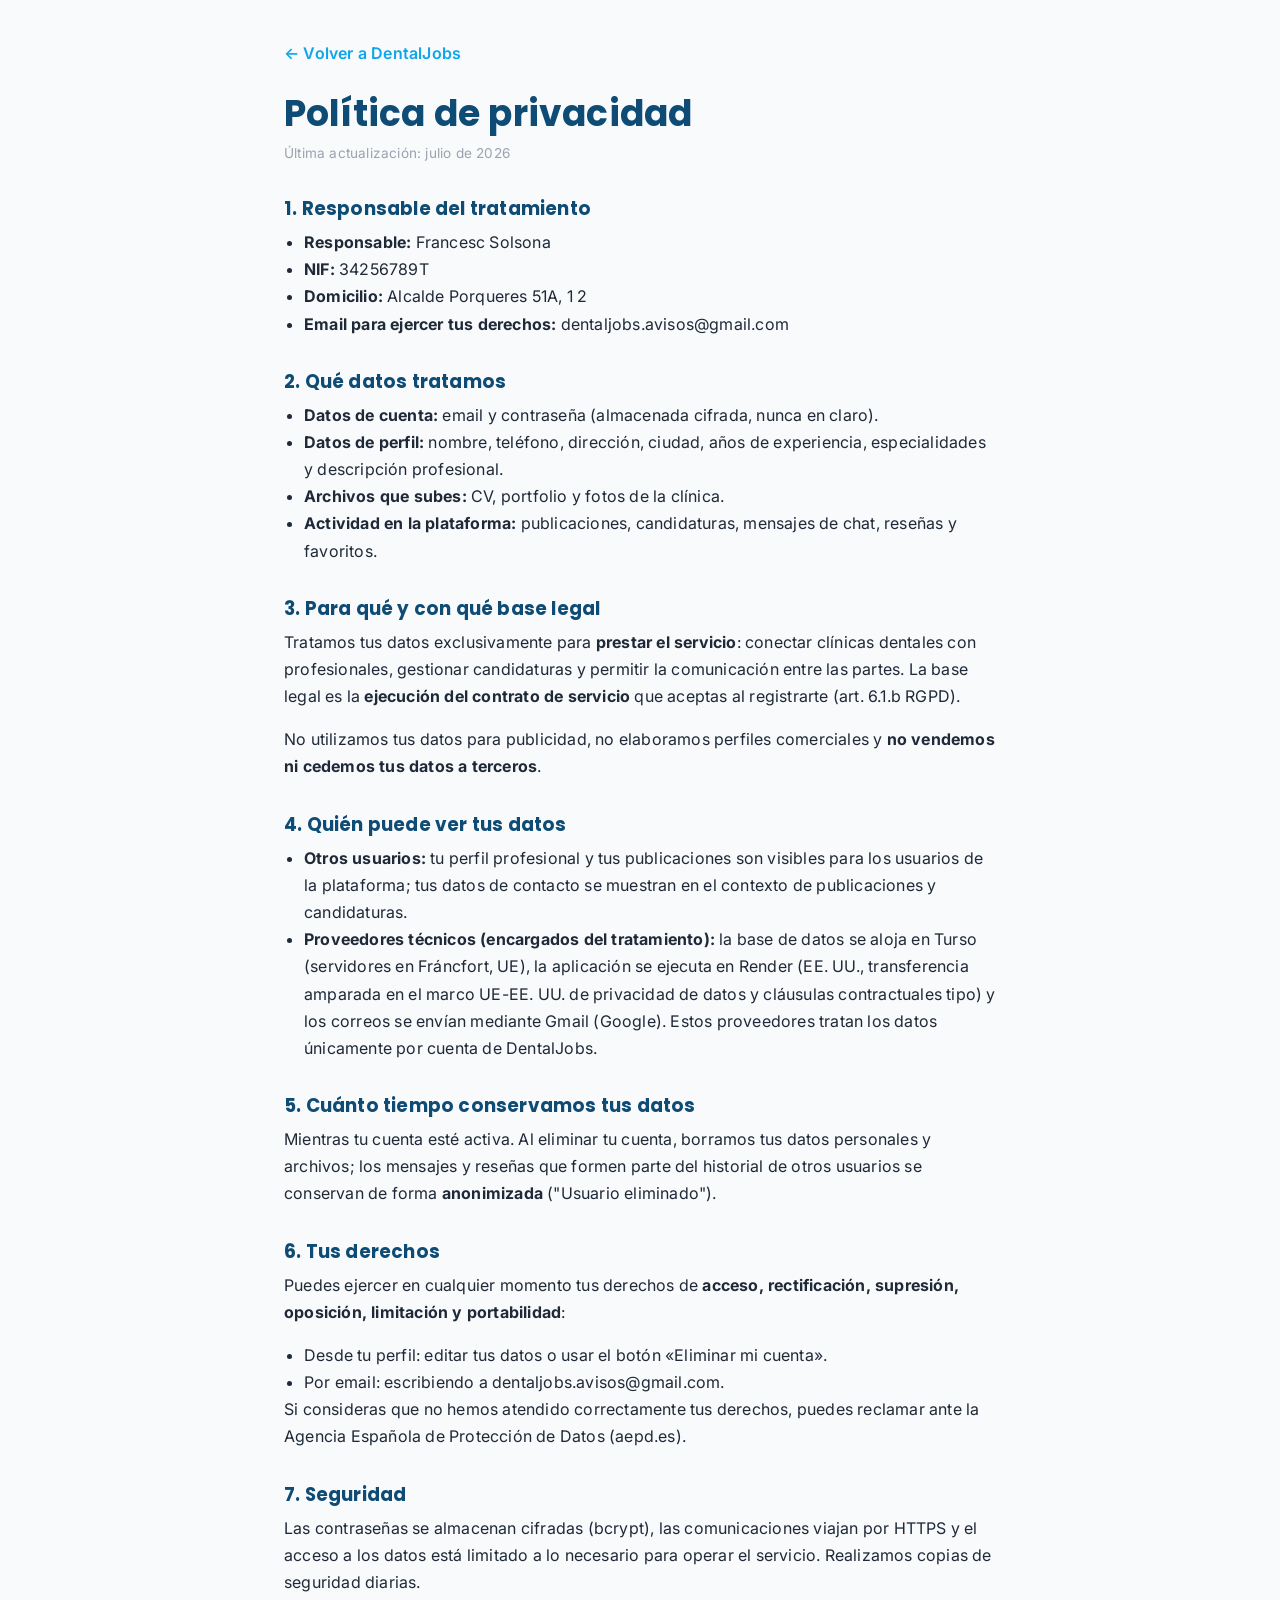
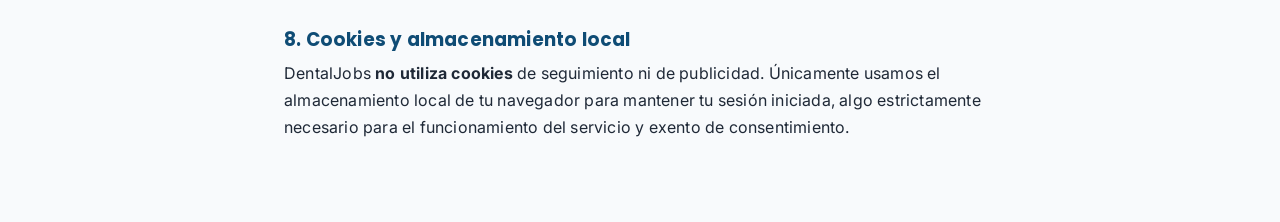
==== privacidad.html @ 727bc818 "Sincronizar frontend desde el repo principal (4c16191)" ====
<!DOCTYPE html>
<html lang="es">
<head>
    <meta charset="UTF-8">
    <meta name="viewport" content="width=device-width, initial-scale=1.0">
    <title>Política de privacidad — DentalJobs</title>
    <link rel="stylesheet" href="style.css">
</head>
<body>
    <div class="pagina-legal">
        <a href="index.html" class="legal-volver">← Volver a DentalJobs</a>
        <h1>Política de privacidad</h1>
        <p class="legal-actualizado">Última actualización: julio de 2026</p>

        <h2>1. Responsable del tratamiento</h2>
        <ul>
            <li><strong>Responsable:</strong> Francesc Solsona</li>
            <li><strong>NIF:</strong> 34256789T</li>
            <li><strong>Domicilio:</strong> Alcalde Porqueres 51A, 1 2</li>
            <li><strong>Email para ejercer tus derechos:</strong> dentaljobs.avisos@gmail.com</li>
        </ul>

        <h2>2. Qué datos tratamos</h2>
        <ul>
            <li><strong>Datos de cuenta:</strong> email y contraseña (almacenada cifrada, nunca en claro).</li>
            <li><strong>Datos de perfil:</strong> nombre, teléfono, dirección, ciudad, años de experiencia, especialidades y descripción profesional.</li>
            <li><strong>Archivos que subes:</strong> CV, portfolio y fotos de la clínica.</li>
            <li><strong>Actividad en la plataforma:</strong> publicaciones, candidaturas, mensajes de chat, reseñas y favoritos.</li>
        </ul>

        <h2>3. Para qué y con qué base legal</h2>
        <p>Tratamos tus datos exclusivamente para <strong>prestar el servicio</strong>: conectar clínicas dentales con profesionales, gestionar candidaturas y permitir la comunicación entre las partes. La base legal es la <strong>ejecución del contrato de servicio</strong> que aceptas al registrarte (art. 6.1.b RGPD).</p>
        <p>No utilizamos tus datos para publicidad, no elaboramos perfiles comerciales y <strong>no vendemos ni cedemos tus datos a terceros</strong>.</p>

        <h2>4. Quién puede ver tus datos</h2>
        <ul>
            <li><strong>Otros usuarios:</strong> tu perfil profesional y tus publicaciones son visibles para los usuarios de la plataforma; tus datos de contacto se muestran en el contexto de publicaciones y candidaturas.</li>
            <li><strong>Proveedores técnicos (encargados del tratamiento):</strong> la base de datos se aloja en Turso (servidores en Fráncfort, UE), la aplicación se ejecuta en Render (EE. UU., transferencia amparada en el marco UE-EE. UU. de privacidad de datos y cláusulas contractuales tipo) y los correos se envían mediante Gmail (Google). Estos proveedores tratan los datos únicamente por cuenta de DentalJobs.</li>
        </ul>

        <h2>5. Cuánto tiempo conservamos tus datos</h2>
        <p>Mientras tu cuenta esté activa. Al eliminar tu cuenta, borramos tus datos personales y archivos; los mensajes y reseñas que formen parte del historial de otros usuarios se conservan de forma <strong>anonimizada</strong> ("Usuario eliminado").</p>

        <h2>6. Tus derechos</h2>
        <p>Puedes ejercer en cualquier momento tus derechos de <strong>acceso, rectificación, supresión, oposición, limitación y portabilidad</strong>:</p>
        <ul>
            <li>Desde tu perfil: editar tus datos o usar el botón «Eliminar mi cuenta».</li>
            <li>Por email: escribiendo a dentaljobs.avisos@gmail.com.</li>
        </ul>
        <p>Si consideras que no hemos atendido correctamente tus derechos, puedes reclamar ante la Agencia Española de Protección de Datos (aepd.es).</p>

        <h2>7. Seguridad</h2>
        <p>Las contraseñas se almacenan cifradas (bcrypt), las comunicaciones viajan por HTTPS y el acceso a los datos está limitado a lo necesario para operar el servicio. Realizamos copias de seguridad diarias.</p>

        <h2>8. Cookies y almacenamiento local</h2>
        <p>DentalJobs <strong>no utiliza cookies</strong> de seguimiento ni de publicidad. Únicamente usamos el almacenamiento local de tu navegador para mantener tu sesión iniciada, algo estrictamente necesario para el funcionamiento del servicio y exento de consentimiento.</p>
    </div>
</body>
</html>
---- style.css ----
@import url('https://fonts.googleapis.com/css2?family=Inter:wght@300;400;500;600;700&family=Poppins:wght@600;700;800&display=swap');

:root {
  /* Tipografía */
  --font-body: 'Inter', sans-serif;
  --font-heading: 'Poppins', sans-serif;
  --font-size-xs: 0.75rem;
  --font-size-sm: 0.875rem;
  --font-size-base: 1rem;
  --font-size-lg: 1.125rem;
  --font-size-xl: 1.25rem;
  --font-size-2xl: 1.5rem;
  --font-size-3xl: 1.875rem;
  --font-size-4xl: 2.25rem;
  --font-weight-light: 300;
  --font-weight-normal: 400;
  --font-weight-medium: 500;
  --font-weight-semibold: 600;
  --font-weight-bold: 700;
  --line-height-tight: 1.3;
  --line-height-normal: 1.6;
  --line-height-relaxed: 1.8;

  /* Colores Primarios - Azul Profesional Moderno */
  --primary: #2563eb;
  --primary-lt: #3b82f6;
  --primary-dark: #1e40af;

  /* Colores Secundarios */
  --secondary: #0891b2;
  --accent: #f59e0b;

  /* Colores de Estado */
  --success: #10b981;
  --warning: #f59e0b;
  --danger: #ef4444;

  /* Colores Neutros */
  --dark: #0f172a;
  --light: #f8fafc;
  --white: #ffffff;
  --gray-50: #f9fafb;
  --gray-100: #f3f4f6;
  --gray-200: #e5e7eb;
  --gray-300: #d1d5db;
  --gray-400: #9ca3af;
  --gray-500: #6b7280;
  --gray-600: #4b5563;
  --gray-700: #374151;
  --gray-800: #1f2937;
  --gray-900: #111827;

  /* Colores por Especialidad - Actualizados */
  --color-cirgia: #ef4444;
  --color-implantologia: #2563eb;
  --color-endodoncia: #a855f7;
  --color-periodoncia: #10b981;
  --color-ortodoncia: #f59e0b;
  --color-estetica: #ec4899;
  --color-odontopediatria: #06b6d4;
  --color-generalista: #6b7280;
}

* {
  margin: 0;
  padding: 0;
  box-sizing: border-box;
}

html {
  scroll-behavior: smooth;
}

body {
  font-family: var(--font-body);
  background: var(--light);
  color: var(--gray-800);
  line-height: var(--line-height-normal);
  font-size: var(--font-size-base);
  letter-spacing: 0.2px;
  font-weight: var(--font-weight-normal);
}

/* Headings */
h1, h2, h3, h4, h5, h6 {
  font-family: var(--font-heading);
  font-weight: var(--font-weight-bold);
  line-height: var(--line-height-tight);
  color: var(--dark);
}

h1 {
  font-size: var(--font-size-4xl);
}

h2 {
  font-size: var(--font-size-3xl);
}

h3 {
  font-size: var(--font-size-2xl);
}

h4 {
  font-size: var(--font-size-xl);
}

h5 {
  font-size: var(--font-size-lg);
}

h6 {
  font-size: var(--font-size-base);
}

p {
  margin-bottom: 1rem;
}

a {
  color: var(--primary);
  text-decoration: none;
  transition: color 0.2s ease;
}

a:hover {
  color: var(--primary-dark);
}

/* ============ HEADER ============ */

header {
  background: var(--white);
  border-bottom: 1px solid var(--gray-200);
  padding: 1rem 2rem;
  position: sticky;
  top: 0;
  z-index: 100;
  backdrop-filter: blur(10px);
  box-shadow: 0 2px 8px rgba(0,0,0,0.06);
}

nav {
  max-width: 100%;
  margin: 0 auto;
  display: flex;
  justify-content: space-between;
  align-items: center;
  gap: 2rem;
  padding: 0 2rem;
}

.logo {
  font-size: 1.6rem;
  font-weight: 800;
  color: var(--primary);
  display: flex;
  align-items: center;
  gap: 0.6rem;
  letter-spacing: -0.5px;
  white-space: nowrap;
}

.nav-buttons {
  display: flex;
  gap: 1rem;
  align-items: center;
  margin-left: auto;
}

.nav-buttons-landing {
  display: flex;
  gap: 1rem;
  align-items: center;
  margin-left: auto;
}

.nav-buttons-landing button {
  padding: 0.65rem 1.3rem;
  font-size: 0.95rem;
  font-weight: 600;
  display: flex;
  align-items: center;
  gap: 0.5rem;
}

/* ============ BUTTONS ============ */

button {
  font-family: 'Poppins', sans-serif;
  padding: 0.65rem 1.3rem;
  border: none;
  border-radius: 8px;
  cursor: pointer;
  font-size: 0.95rem;
  transition: all 0.3s ease;
  font-weight: 600;
  letter-spacing: 0.3px;
}

.btn-primary {
  background: linear-gradient(135deg, var(--primary), var(--primary-lt));
  color: var(--white);
  box-shadow: 0 4px 15px rgba(37, 99, 235, 0.2);
}

.btn-primary:hover {
  transform: translateY(-3px);
  box-shadow: 0 8px 20px rgba(37, 99, 235, 0.4);
  background: linear-gradient(135deg, var(--primary-dark), var(--primary));
}

.btn-secondary {
  background: linear-gradient(135deg, var(--secondary), #0369a1);
  color: var(--white);
  box-shadow: 0 4px 15px rgba(8, 145, 178, 0.2);
}

.btn-secondary:hover {
  transform: translateY(-3px);
  box-shadow: 0 8px 20px rgba(8, 145, 178, 0.4);
}

.btn-outline {
  background: transparent;
  color: var(--primary);
  border: 2px solid var(--primary);
}

.btn-outline:hover {
  background: rgba(15, 76, 117, 0.05);
}

.btn-success {
  background: #10b981;
  color: white;
  border: none;
  padding: 0.75rem 1.5rem;
  border-radius: 6px;
  cursor: default;
  font-weight: 600;
  font-size: 0.9rem;
}

.btn-danger {
  background: #ef4444;
  color: white;
  border: none;
  padding: 0.75rem 1.5rem;
  border-radius: 6px;
  cursor: pointer;
  font-weight: 600;
  font-size: 0.9rem;
}

.btn-danger:hover {
  background: #dc2626;
  transform: translateY(-2px);
}

.btn-small {
  padding: 0.5rem 1rem;
  font-size: 0.9rem;
}

.btn-text {
  background: none;
  color: var(--primary);
  padding: 0.5rem;
  text-decoration: none;
}

.btn-text:hover {
  color: var(--primary-lt);
  text-decoration: underline;
}

/* ============ HERO ============ */

.hero {
  background: linear-gradient(135deg, var(--primary-dark) 0%, var(--primary) 50%, var(--primary-lt) 100%);
  background-attachment: fixed;
  color: var(--white);
  padding: 5rem 2rem;
  text-align: center;
  position: relative;
  overflow: hidden;
}

#heroLanding {
  background: linear-gradient(rgba(0, 0, 0, 0.4), rgba(0, 0, 0, 0.5)), url('clinica.png') center/cover no-repeat fixed !important;
  background-color: #000;
  min-height: 100vh;
}

.hero::before {
  content: '';
  position: absolute;
  top: 0;
  left: 0;
  right: 0;
  bottom: 0;
  background: radial-gradient(circle at 20% 50%, rgba(212, 165, 116, 0.1) 0%, transparent 50%),
              radial-gradient(circle at 80% 80%, rgba(46, 196, 182, 0.1) 0%, transparent 50%);
  pointer-events: none;
}

.hero > * {
  position: relative;
  z-index: 2;
}

.hero h1 {
  font-size: 3.5rem;
  font-weight: 800;
  margin-bottom: 0.8rem;
  letter-spacing: -1px;
  text-shadow: 0 2px 10px rgba(0,0,0,0.2);
  line-height: 1.1;
}

.hero p {
  font-size: 1.25rem;
  margin-bottom: 2rem;
  opacity: 0.95;
  max-width: 700px;
  margin-left: auto;
  margin-right: auto;
  font-weight: 500;
}

.hero-buttons {
  display: flex;
  gap: 1.5rem;
  justify-content: center;
  flex-wrap: wrap;
  margin-bottom: 1rem;
}

.hero-buttons button {
  display: flex;
  flex-direction: column;
  align-items: center;
  gap: 0.8rem;
  padding: 1.5rem 2rem;
  min-width: 200px;
}

.hero-buttons button span:first-child {
  font-size: 2.5rem;
  line-height: 1;
}

.hero-buttons button span:last-child {
  font-size: 1.1rem;
  font-weight: 700;
}

/* ============ STATS ============ */

.stats {
  background: var(--white);
  padding: 3rem 2rem;
  max-width: 1400px;
  margin: -2rem auto 0;
  border-radius: 12px;
  box-shadow: 0 4px 20px rgba(0,0,0,0.06);
  position: relative;
  z-index: 10;
}

.stats-grid {
  display: grid;
  grid-template-columns: repeat(2, 1fr);
  gap: 2rem;
  text-align: center;
}

.stat-item h3 {
  font-size: 2.8rem;
  font-weight: 800;
  color: var(--primary);
  margin-bottom: 0.5rem;
}

.stat-item p {
  color: var(--gray-600);
  font-weight: 600;
  font-size: 1rem;
}

.stat-item span {
  font-size: 2.5rem;
  margin-right: 0.8rem;
}

.stat-clickable {
  cursor: pointer;
  position: relative;
  transition: transform 0.2s ease;
}

.stat-clickable:hover {
  transform: scale(1.05);
}

.stat-tooltip {
  display: none;
  position: absolute;
  bottom: -40px;
  left: 50%;
  transform: translateX(-50%);
  background: var(--primary);
  color: white;
  padding: 0.5rem 1rem;
  border-radius: 6px;
  white-space: nowrap;
  font-size: 0.85rem;
  z-index: 10;
}

.stat-clickable:hover .stat-tooltip {
  display: block;
}

.candidatos-list {
  display: flex;
  flex-direction: column;
  gap: 1rem;
  margin-top: 1rem;
}

.candidato-item {
  border: 1px solid var(--gray-200);
  border-radius: 8px;
  padding: 1rem;
  background: var(--gray-100);
  text-align: left;
}

.candidato-item strong {
  display: block;
  color: var(--primary);
  font-weight: 700;
  margin-bottom: 0.5rem;
}

.candidato-item p {
  margin: 0;
  color: var(--gray-600);
  font-size: 0.9rem;
}

.candidato-clickable {
  cursor: pointer;
  transition: all 0.2s ease;
}

.candidato-clickable:hover {
  background: var(--primary-light);
  border-color: var(--primary);
  transform: translateX(5px);
  box-shadow: 0 2px 8px rgba(15, 76, 117, 0.15);
}

.perfil-dentista {
  padding: 1rem 0;
}

.perfil-dentista h3 {
  color: var(--primary);
  font-size: 1.4rem;
  margin-bottom: 1.5rem;
}

.info-section {
  margin-bottom: 1.5rem;
  padding-bottom: 1.5rem;
  border-bottom: 1px solid var(--gray-200);
}

.info-section h4 {
  color: var(--primary);
  font-size: 1rem;
  margin-bottom: 0.8rem;
  font-weight: 600;
}

.info-section p {
  margin: 0.5rem 0;
  color: var(--gray-700);
  line-height: 1.5;
}

.info-section a {
  color: var(--primary);
  text-decoration: none;
}

.info-section a:hover {
  text-decoration: underline;
}

.desglose-list {
  display: flex;
  flex-direction: column;
  gap: 0.8rem;
  margin-top: 1.5rem;
}

.desglose-item {
  display: flex;
  justify-content: space-between;
  align-items: center;
  border: 1px solid var(--gray-200);
  border-radius: 8px;
  padding: 1rem;
  background: var(--gray-100);
}

.desglose-item strong {
  color: var(--primary);
  font-weight: 600;
}

.desglose-numero {
  background: var(--primary);
  color: white;
  padding: 0.4rem 0.8rem;
  border-radius: 20px;
  font-weight: 700;
  font-size: 0.9rem;
}

.desglose-grupos {
  margin-top: 1.5rem;
}

.desglose-grupo {
  margin-bottom: 2rem;
}

.desglose-grupo h4 {
  color: var(--primary);
  font-size: 1.1rem;
  margin-bottom: 1rem;
  padding-bottom: 0.5rem;
  border-bottom: 2px solid var(--primary);
}

.desglose-item-sub {
  display: flex;
  justify-content: space-between;
  align-items: center;
  padding: 0.8rem;
  background: white;
  border-left: 4px solid var(--primary);
  margin-bottom: 0.5rem;
  border-radius: 4px;
}

.desglose-item-sub strong {
  color: var(--gray-700);
  font-weight: 600;
}

.desglose-clickable {
  cursor: pointer;
  transition: all 0.2s ease;
}

.desglose-clickable:hover {
  background: var(--primary) !important;
  color: white;
  transform: translateX(5px);
}

.desglose-clickable:hover strong {
  color: white;
}

.desglose-clickable:hover .desglose-numero {
  background: white;
  color: var(--primary);
}

/* ============ CONTAINER ============ */

.container {
  max-width: 1400px;
  margin: 0 auto;
  padding: 2rem;
}

/* ============ FILTERS ============ */

.filters {
  background: var(--white);
  padding: 2rem;
  border-radius: 12px;
  box-shadow: 0 2px 12px rgba(0,0,0,0.05);
  margin-bottom: 2.5rem;
}

.filters h3 {
  margin-bottom: 1.5rem;
  color: var(--primary);
  font-size: 1.2rem;
  font-weight: 700;
}

.tipo-toggle {
  display: flex;
  gap: 0;
  margin-bottom: 1.5rem;
  background: var(--gray-100);
  border-radius: 8px;
  padding: 0.4rem;
}

.tipo-toggle button {
  flex: 1;
  padding: 0.8rem 1.2rem;
  background: transparent;
  border: none;
  color: var(--gray-700);
  cursor: pointer;
  font-weight: 600;
  border-radius: 6px;
  transition: all 0.2s ease;
  font-size: 0.95rem;
}

.tipo-toggle button.active {
  background: var(--white);
  color: var(--primary);
  box-shadow: 0 2px 8px rgba(15, 76, 117, 0.15);
}

.filter-row {
  display: grid;
  grid-template-columns: repeat(auto-fit, minmax(180px, 1fr));
  gap: 1.2rem;
  margin-bottom: 1rem;
}

.filter-group {
  display: flex;
  flex-direction: column;
}

.filter-group label {
  font-size: 0.9rem;
  font-weight: 600;
  margin-bottom: 0.5rem;
  color: var(--gray-700);
  text-transform: uppercase;
  letter-spacing: 0.5px;
}

input, select {
  padding: 0.8rem;
  border: 2px solid var(--gray-200);
  border-radius: 8px;
  font-size: 0.95rem;
  font-family: 'Poppins', sans-serif;
  transition: all 0.3s ease;
  background: var(--white);
  color: var(--gray-800);
}

input:focus, select:focus {
  outline: none;
  border-color: var(--primary);
  box-shadow: 0 0 0 4px rgba(15, 76, 117, 0.1);
  background: var(--light);
}

/* ============ PUBLICACIONES GRID ============ */

.publicaciones {
  display: grid;
  grid-template-columns: repeat(auto-fill, minmax(320px, 1fr));
  gap: 2rem;
  margin-top: 2rem;
}

.card {
  background: var(--white);
  border-radius: 12px;
  padding: 1.8rem;
  box-shadow: 0 2px 12px rgba(0,0,0,0.05);
  border-top: 4px solid var(--gray-200);
  transition: all 0.3s ease;
  cursor: pointer;
  display: flex;
  flex-direction: column;
  position: relative;
  overflow: hidden;
}

.card.type-oferta {
  border-top-color: var(--primary);
}

.card.type-solicitud {
  border-top-color: var(--secondary);
}

.card.type-suplencia {
  border-top-color: #ef4444;
}

.card:hover {
  transform: translateY(-6px);
  box-shadow: 0 12px 30px rgba(0,0,0,0.12);
}

.card-header {
  display: flex;
  justify-content: space-between;
  align-items: start;
  margin-bottom: 1rem;
  gap: 1rem;
}

.card-type {
  display: inline-block;
  padding: 0.35rem 0.9rem;
  border-radius: 20px;
  font-size: 0.75rem;
  font-weight: 700;
  text-transform: uppercase;
  letter-spacing: 0.5px;
}

.type-oferta {
  background: rgba(15, 76, 117, 0.1);
  color: var(--primary);
}

.type-solicitud {
  background: rgba(46, 196, 182, 0.1);
  color: var(--secondary);
}

.type-suplencia {
  background: rgba(239, 68, 68, 0.1);
  color: #ef4444;
}

.card h3 {
  font-size: 1.15rem;
  margin-bottom: 0.8rem;
  color: var(--dark);
  font-weight: 700;
  line-height: 1.3;
  word-break: break-word;
}

.card-details {
  display: flex;
  flex-direction: column;
  gap: 0.7rem;
  margin-bottom: 1.2rem;
  font-size: 0.9rem;
  color: var(--gray-600);
}

.detail {
  display: flex;
  align-items: center;
  gap: 0.6rem;
}

.detail-icon {
  width: 20px;
  font-size: 1.1rem;
  flex-shrink: 0;
}

.badges {
  display: flex;
  flex-wrap: wrap;
  gap: 0.5rem;
  margin-bottom: 1rem;
}

.badge {
  display: inline-block;
  padding: 0.35rem 0.8rem;
  border-radius: 20px;
  font-size: 0.8rem;
  font-weight: 600;
  background: var(--gray-100);
  color: var(--gray-700);
  text-transform: capitalize;
  letter-spacing: 0.3px;
}

.badge.especialidad {
  color: var(--white);
}

.badge.generalista {
  background: var(--color-generalista);
}

.badge.cirgia {
  background: var(--color-cirgia);
}

.badge.implantologia {
  background: var(--color-implantologia);
}

.badge.endodoncia {
  background: var(--color-endodoncia);
}

.badge.periodoncia {
  background: var(--color-periodoncia);
}

.badge.ortodoncia {
  background: var(--color-ortodoncia);
}

.badge.estetica {
  background: var(--color-estetica);
  color: var(--white);
}

.badge.odontopediatria {
  background: var(--color-odontopediatria);
}

.card-footer {
  margin-top: auto;
  display: flex;
  gap: 0.6rem;
  flex-wrap: wrap;
}

.card-footer button {
  flex: 1;
  min-width: 120px;
  padding: 0.7rem;
  font-size: 0.9rem;
}

.btn-interesados {
  background: var(--secondary);
  color: var(--white);
  border: none;
  padding: 0.7rem;
  border-radius: 6px;
  cursor: pointer;
  font-weight: 600;
  transition: background 0.3s ease;
  flex: 1;
  min-width: 120px;
  font-size: 0.9rem;
}

.btn-interesados:hover {
  background: #25b5a7;
}

.interesados-list {
  display: flex;
  flex-direction: column;
  gap: 1rem;
  margin-top: 1rem;
}

.interesado-item {
  border: 1px solid var(--gray-200);
  border-radius: 8px;
  padding: 1rem;
  background: var(--gray-100);
}

.interesado-header {
  display: flex;
  justify-content: space-between;
  align-items: center;
  margin-bottom: 0.5rem;
  flex-wrap: wrap;
  gap: 0.5rem;
}

.interesado-email {
  color: var(--gray-600);
  font-size: 0.85rem;
}

.interesado-mensaje {
  color: var(--gray-700);
  margin: 0.5rem 0;
  font-style: italic;
}

.interesado-fecha {
  color: var(--gray-600);
  font-size: 0.85rem;
  display: block;
  margin-top: 0.5rem;
}

/* ============ MODALES ============ */

.modal {
  display: none !important;
  position: fixed;
  top: 0;
  left: 0;
  width: 100%;
  height: 100%;
  background: rgba(0,0,0,0.5);
  z-index: -1 !important;
  align-items: center;
  justify-content: center;
  overflow: auto;
  backdrop-filter: blur(4px);
  animation: fadeIn 0.2s ease;
  pointer-events: none !important;
  opacity: 0 !important;
  visibility: hidden !important;
}

@keyframes fadeIn {
  from { opacity: 0; }
  to { opacity: 1; }
}

@keyframes slideUp {
  from { transform: translateY(20px); opacity: 0; }
  to { transform: translateY(0); opacity: 1; }
}

.modal.active {
  display: flex !important;
  pointer-events: auto !important;
  opacity: 1 !important;
  z-index: 1000 !important;
  visibility: visible !important;
}

/* Modal que se abre desde otro y debe verse por encima (p. ej. el perfil o el Book de
   un candidato sobre la lista de candidatos). Sin esto quedaría detrás —todos los
   modales comparten z-index— y parecería que el botón no hace nada. */
.modal.modal-encima.active {
  z-index: 1100 !important;
}

.modal-content {
  background: var(--white);
  border-radius: 12px;
  padding: 2rem;
  max-width: 600px;
  width: 90%;
  max-height: 85vh;
  overflow-y: auto;
  box-shadow: 0 20px 60px rgba(0,0,0,0.25);
  position: relative;
  animation: slideUp 0.3s ease;
  pointer-events: none !important;
}

.modal.active .modal-content {
  pointer-events: auto !important;
}

.modal-header {
  display: flex;
  justify-content: space-between;
  align-items: center;
  margin-bottom: 1.5rem;
  padding-bottom: 1rem;
  border-bottom: 2px solid var(--gray-100);
}

.modal-header h2 {
  margin: 0;
  font-size: 1.5rem;
  color: var(--primary);
  font-weight: 700;
}

.close-btn {
  background: none;
  border: none;
  font-size: 1.8rem;
  cursor: pointer;
  color: var(--gray-600);
  padding: 0;
  width: 40px;
  height: 40px;
  display: flex;
  align-items: center;
  justify-content: center;
  border-radius: 6px;
  transition: all 0.2s ease;
}

.close-btn:hover {
  background: var(--gray-100);
  color: var(--dark);
}

/* ============ FORMS ============ */

.form-group {
  margin-bottom: 1.3rem;
}

.form-group label {
  display: block;
  margin-bottom: 0.5rem;
  font-weight: 600;
  color: var(--gray-800);
  font-size: 0.95rem;
}

textarea {
  resize: vertical;
  min-height: 100px;
  padding: 0.8rem;
  border: 2px solid var(--gray-200);
  border-radius: 8px;
  font-family: 'Poppins', sans-serif;
  font-size: 0.95rem;
}

textarea:focus {
  outline: none;
  border-color: var(--primary);
  box-shadow: 0 0 0 4px rgba(15, 76, 117, 0.1);
  background: var(--light);
}

/* ============ TABS ============ */

.tabs {
  display: flex;
  gap: 0;
  margin-bottom: 1.5rem;
  border-bottom: 2px solid var(--gray-200);
}

.tab-btn {
  padding: 1rem 1.5rem;
  background: none;
  border: none;
  border-bottom: 3px solid transparent;
  color: var(--gray-600);
  cursor: pointer;
  font-weight: 600;
  margin-bottom: -2px;
  transition: all 0.3s ease;
  font-size: 0.95rem;
}

.tab-btn:hover {
  color: var(--primary);
}

.tab-btn.active {
  color: var(--primary);
  border-bottom-color: var(--primary);
}

.tab-content {
  display: none;
}

.tab-content.active {
  display: block;
  animation: slideUp 0.3s ease;
}

/* ============ DRAG DROP ============ */

.drag-drop-zone {
  border: 2px dashed var(--primary);
  border-radius: 8px;
  padding: 2rem;
  text-align: center;
  cursor: pointer;
  transition: all 0.3s ease;
  background: rgba(15, 76, 117, 0.02);
}

.drag-drop-zone:hover,
.drag-drop-zone.dragover {
  background: rgba(15, 76, 117, 0.08);
  border-color: var(--primary-lt);
}

.drag-drop-zone p {
  font-size: 1rem;
  color: var(--primary);
  font-weight: 600;
  margin-bottom: 0.5rem;
}

.drag-drop-zone span {
  display: block;
  font-size: 0.9rem;
  color: var(--gray-600);
}

/* ============ EMPTY STATE ============ */

.empty-state {
  text-align: center;
  padding: 3rem;
  color: var(--gray-600);
}

.empty-state h3 {
  margin-bottom: 0.5rem;
  color: var(--gray-700);
  font-size: 1.2rem;
}

.empty-state p {
  color: var(--gray-500);
}

/* ============ ALERTS ============ */

.alert {
  padding: 1rem;
  border-radius: 8px;
  margin-bottom: 1rem;
  border-left: 4px solid;
  animation: slideUp 0.3s ease;
}

.alert-success {
  background: #d4edda;
  color: #155724;
  border-left-color: #28a745;
}

.alert-error {
  background: #f8d7da;
  color: #721c24;
  border-left-color: #dc3545;
}

.alert-info {
  background: #d1ecf1;
  color: #0c5460;
  border-left-color: #17a2b8;
}

/* ============ USER INFO ============ */

.user-info {
  display: flex;
  align-items: center;
  gap: 1rem;
  padding: 0.6rem 1rem;
  background: var(--light);
  border-radius: 8px;
  margin-left: auto;
  font-size: 0.9rem;
  color: var(--gray-700);
  font-weight: 600;
}

.user-info .btn-text {
  margin-left: auto;
  padding: 0.4rem;
  font-size: 0.85rem;
}

/* ============ RESPONSIVE ============ */

/* ============ RESPONSIVE: TABLET (768px - 1024px) ============ */
@media (max-width: 1024px) {
  .hero h1 {
    font-size: 2.2rem;
  }

  .hero p {
    font-size: 1rem;
  }

  .container {
    padding: 1.5rem;
  }

  .stats-grid {
    grid-template-columns: repeat(2, 1fr);
    gap: 1rem;
  }

  .publicaciones {
    grid-template-columns: 1fr;
  }

  .filter-row {
    grid-template-columns: 1fr;
  }

  nav {
    padding: 0 1.5rem;
  }

  .nav-buttons {
    gap: 0.5rem;
  }

  .nav-buttons button {
    padding: 0.5rem 1rem;
    font-size: 0.85rem;
  }

  .modal-content {
    padding: 1.5rem;
    max-width: 95%;
    max-height: 90vh;
    overflow-y: auto;
  }
}

/* ============ RESPONSIVE: MÓVIL (max 767px) ============ */
@media (max-width: 767px) {
  /* Header y Nav */
  header {
    padding: 0.75rem 1rem;
  }

  nav {
    padding: 0;
    gap: 0.6rem;
    margin: 0 auto;
    flex-wrap: wrap;
  }

  .logo {
    font-size: 1.3rem;
    gap: 0.4rem;
    width: 100%;
  }

  .nav-buttons {
    gap: 0.4rem;
    margin-left: 0;
    width: 100%;
    justify-content: flex-end;
    flex-wrap: wrap;
  }

  .nav-buttons button {
    padding: 0.4rem 0.8rem;
    font-size: 0.8rem;
    white-space: nowrap;
  }

  .nav-buttons-landing {
    flex-direction: column;
    width: 100%;
    gap: 0.8rem;
  }

  .nav-buttons-landing button {
    width: 100%;
    padding: 0.7rem 1rem;
    font-size: 0.9rem;
  }

  /* Hero */
  .hero h1 {
    font-size: 1.8rem;
    line-height: 1.3;
  }

  .hero p {
    font-size: 0.95rem;
  }

  .hero {
    padding: 2rem 1rem;
  }

  .hero-buttons {
    flex-direction: column;
    gap: 0.8rem;
    width: 100%;
  }

  .hero-buttons button {
    width: 100%;
  }

  /* Stats */
  .stats-grid {
    grid-template-columns: 1fr;
    gap: 0.8rem;
  }

  .stat-item {
    padding: 1.2rem;
  }

  .stat-item h3 {
    font-size: 1.8rem;
  }

  .stat-item p {
    font-size: 0.85rem;
  }

  /* Contenedor principal */
  .container {
    padding: 1rem;
  }

  /* Publicaciones */
  .publicaciones {
    grid-template-columns: 1fr;
    gap: 0.8rem;
  }

  .card {
    padding: 1rem;
  }

  .card-header h3 {
    font-size: 1rem;
  }

  .card-header p {
    font-size: 0.8rem;
  }

  /* Filtros */
  .filter-row {
    grid-template-columns: 1fr;
    gap: 0.8rem;
  }

  .filter-row select,
  .filter-row input {
    font-size: 0.9rem;
    padding: 0.5rem;
  }

  /* Botones toggle */
  .tipo-toggle {
    flex-wrap: wrap;
    gap: 0.5rem;
  }

  .tipo-toggle button {
    padding: 0.5rem 1rem;
    font-size: 0.85rem;
    flex: 1;
    min-width: 120px;
  }

  /* Modal */
  .modal-content {
    padding: 1.2rem;
    max-width: 95vw;
    max-height: 85vh;
    overflow-y: auto;
  }

  .modal-header h2 {
    font-size: 1.2rem;
  }

  .modal-header .close-btn {
    font-size: 1.5rem;
    padding: 0.2rem 0.5rem;
  }

  /* Formularios */
  form input,
  form textarea,
  form select {
    font-size: 1rem;
    padding: 0.6rem;
  }

  form button {
    width: 100%;
    padding: 0.7rem;
  }

  /* Info sections */
  .info-section {
    padding: 1rem;
  }

  .info-section h4 {
    font-size: 0.95rem;
  }

  .info-section p {
    font-size: 0.85rem;
  }

  /* Candidatos list */
  .candidato-item {
    padding: 0.8rem;
  }

  .candidato-item strong {
    font-size: 0.95rem;
  }

  .candidato-item p {
    font-size: 0.8rem;
  }

  /* Desglose list */
  .desglose-item,
  .desglose-item-sub {
    padding: 0.8rem;
  }

  .desglose-numero {
    font-size: 0.8rem;
  }
}

/* ============ RESPONSIVE: MÓVIL PEQUEÑO (max 375px) ============ */
@media (max-width: 375px) {
  /* Header */
  header {
    padding: 0.6rem 0.8rem;
  }

  .logo {
    font-size: 1.1rem;
  }

  .nav-buttons button {
    padding: 0.35rem 0.6rem;
    font-size: 0.75rem;
  }

  /* Hero */
  .hero h1 {
    font-size: 1.4rem;
  }

  .hero p {
    font-size: 0.85rem;
  }

  .hero {
    padding: 1.5rem 0.8rem;
  }

  /* Stats */
  .stat-item h3 {
    font-size: 1.5rem;
  }

  .stat-item p {
    font-size: 0.75rem;
  }

  /* Publicaciones card */
  .card-header h3 {
    font-size: 0.9rem;
  }

  .card-footer {
    gap: 0.3rem;
  }

  .card-footer button {
    padding: 0.4rem 0.6rem;
    font-size: 0.75rem;
    min-width: 70px;
  }

  /* Modal */
  .modal-content {
    padding: 1rem;
  }

  .modal-header h2 {
    font-size: 1rem;
  }

  /* Formularios */
  form input,
  form textarea,
  form select {
    font-size: 0.95rem;
  }

  .btn-small {
    padding: 0.4rem 0.7rem;
    font-size: 0.75rem;
  }
}

/* ============ ANIMACIONES ============ */

@keyframes fadeIn {
  from {
    opacity: 0;
  }
  to {
    opacity: 1;
  }
}

@keyframes slideInUp {
  from {
    opacity: 0;
    transform: translateY(20px);
  }
  to {
    opacity: 1;
    transform: translateY(0);
  }
}

@keyframes slideInDown {
  from {
    opacity: 0;
    transform: translateY(-20px);
  }
  to {
    opacity: 1;
    transform: translateY(0);
  }
}

@keyframes pulse {
  0%, 100% {
    opacity: 1;
  }
  50% {
    opacity: 0.5;
  }
}

@keyframes scaleIn {
  from {
    opacity: 0;
    transform: scale(0.95);
  }
  to {
    opacity: 1;
    transform: scale(1);
  }
}

@keyframes shimmer {
  0% {
    background-position: -1000px 0;
  }
  100% {
    background-position: 1000px 0;
  }
}

/* Aplicar animaciones a elementos */
.modal-overlay.active {
  animation: fadeIn 0.3s ease-out;
}

.modal-content {
  animation: slideInUp 0.4s cubic-bezier(0.34, 1.56, 0.64, 1);
}

.card {
  animation: slideInUp 0.5s ease-out;
}

.stat-item {
  animation: scaleIn 0.4s ease-out;
}

.hero {
  animation: fadeIn 0.6s ease-out;
}

.btn-primary,
.btn-secondary {
  transition: all 0.3s cubic-bezier(0.4, 0, 0.2, 1);
}

/* Hover animations */
button:hover {
  transition: all 0.3s cubic-bezier(0.4, 0, 0.2, 1);
}

.stat-clickable {
  transition: all 0.3s cubic-bezier(0.4, 0, 0.2, 1);
  cursor: pointer;
}

.stat-clickable:hover {
  transform: translateY(-4px);
  box-shadow: 0 12px 24px rgba(37, 99, 235, 0.15);
}

.card:hover {
  transform: translateY(-2px);
  box-shadow: 0 12px 24px rgba(0, 0, 0, 0.08);
  transition: all 0.3s cubic-bezier(0.4, 0, 0.2, 1);
}

.desglose-clickable:hover,
.candidato-clickable:hover {
  background-color: var(--gray-100);
  transform: translateX(4px);
  transition: all 0.2s ease;
}

/* Loading spinner */
@keyframes spin {
  to {
    transform: rotate(360deg);
  }
}

.spinner {
  display: inline-block;
  width: 20px;
  height: 20px;
  border: 3px solid var(--gray-200);
  border-top-color: var(--primary);
  border-radius: 50%;
  animation: spin 0.8s linear infinite;
}

/* Input focus animation */
input:focus,
textarea:focus,
select:focus {
  animation: none;
  transition: all 0.2s ease;
  border-color: var(--primary);
  box-shadow: 0 0 0 3px rgba(37, 99, 235, 0.1);
}

/* Ocultar título de filtros */
#filtrosTitle {
  display: none !important;
}

/* ========== LANDING PAGE STYLES ========== */

/* Hero sections */
.landing-hero {
  background: linear-gradient(135deg, #0f4c75 0%, #247ba0 100%);
  min-height: 100vh;
  display: flex;
  align-items: center;
  justify-content: center;
  position: relative;
  overflow: hidden;
}

.landing-hero-content {
  display: flex;
  flex-direction: column;
  justify-content: center;
  align-items: center;
  gap: 3rem;
  max-width: 900px;
  padding: 2rem;
  text-align: center;
  position: relative;
  z-index: 1;
}

.landing-hero-title {
  font-size: 4rem;
  margin: 0 0 1rem 0;
  color: white;
  font-weight: 800;
  line-height: 1.2;
}

.landing-hero-subtitle {
  font-size: 1.3rem;
  margin: 0;
  color: rgba(255,255,255,0.9);
  line-height: 1.6;
  max-width: 700px;
}

.landing-floating-bg {
  position: absolute;
  background: rgba(255,255,255,0.1);
  border-radius: 50%;
  animation: float 8s ease-in-out infinite;
}

.landing-floating-bg.top { top: -50%; right: -10%; width: 600px; height: 600px; }
.landing-floating-bg.bottom { bottom: -30%; left: -5%; width: 400px; height: 400px; animation-duration: 10s; animation-direction: reverse; }

/* Feature cards */
.landing-feature-card {
  background: rgba(255,255,255,0.15);
  padding: 1.5rem;
  border-radius: 12px;
  backdrop-filter: blur(10px);
}

.feature-icon { font-size: 2.5rem; margin-bottom: 0.5rem; }
.feature-title { margin: 0; color: white; font-weight: 600; }
.feature-desc { margin: 0.5rem 0 0 0; font-size: 0.9rem; color: rgba(255,255,255,0.8); }

/* Section layouts */
.landing-section { padding: 5rem 2rem; }
.landing-section.bg-light { background: #f9fafb; }
.landing-section.bg-white { background: white; }

.landing-container { max-width: 1200px; margin: 0 auto; }
.landing-section-title { text-align: center; font-size: 2.5rem; color: #0f4c75; margin: 0 0 3rem 0; }

/* Grid layouts */
.feature-grid { display: grid; grid-template-columns: repeat(auto-fit, minmax(280px, 1fr)); gap: 2rem; }
.feature-card { background: white; padding: 2rem; border-radius: 12px; box-shadow: 0 2px 8px rgba(0,0,0,0.1); transition: transform 0.3s; }
.feature-card:hover { transform: translateY(-8px); box-shadow: 0 20px 40px rgba(15, 76, 117, 0.15); }

/* Benefits section layout */
.benefits-grid { display: grid; grid-template-columns: 1fr 1fr; gap: 3rem; align-items: center; }
.benefits-list { list-style: none; padding: 0; margin: 0; }
.benefits-item { margin: 1rem 0; display: flex; gap: 1rem; align-items: center; }
.benefits-icon { font-size: 1.5rem; }
.benefits-text { color: #6b7280; }

.benefits-emoji { font-size: 5rem; margin-bottom: 1rem; text-align: center; }
.benefits-description { color: #6b7280; font-size: 1.1rem; line-height: 1.8; text-align: center; }

/* Animación flotante para hero */
@keyframes float {
  0%, 100% {
    transform: translateY(0px);
  }
  50% {
    transform: translateY(30px);
  }
}

/* Hover effect para feature cards */
@media (hover: hover) {
  [style*="flex-direction: column"] > div[style*="background: white; padding: 2rem"] {
    cursor: pointer;
    transition: all 0.3s ease;
  }

  [style*="flex-direction: column"] > div[style*="background: white; padding: 2rem"]:hover {
    transform: translateY(-8px);
    box-shadow: 0 20px 40px rgba(15, 76, 117, 0.15) !important;
  }
}

/* ============================================
   Chat / Mensajes
============================================ */

.chat-conversaciones {
  display: flex;
  flex-direction: column;
  gap: 0.5rem;
  padding: 0.5rem 0;
}

.chat-conversacion-item {
  display: flex;
  justify-content: space-between;
  align-items: center;
  gap: 1rem;
  background: white;
  border: 1px solid #e5e7eb;
  border-radius: 8px;
  padding: 1rem;
  cursor: pointer;
  transition: background 0.15s ease;
}

.chat-conversacion-item:hover {
  background: #f8faff;
}

.chat-conversacion-info strong {
  color: #0f4c75;
  display: block;
}

.chat-conversacion-pub {
  font-size: 0.8rem;
  color: #9ca3af;
}

.chat-conversacion-ultimo {
  margin: 0.3rem 0 0 0;
  font-size: 0.9rem;
  color: #6b7280;
}

.chat-conversacion-meta {
  display: flex;
  flex-direction: column;
  align-items: flex-end;
  gap: 0.3rem;
}

.chat-conversacion-fecha {
  font-size: 0.8rem;
  color: #9ca3af;
  white-space: nowrap;
}

.chat-no-leidos {
  background: #ef4444;
  color: white;
  border-radius: 50%;
  min-width: 1.4rem;
  height: 1.4rem;
  display: flex;
  align-items: center;
  justify-content: center;
  font-size: 0.75rem;
  font-weight: 700;
}

.chat-hilo {
  display: flex;
  flex-direction: column;
  position: relative;
}

/* Capa que aparece al arrastrar ficheros sobre el hilo. pointer-events:none deja que
   el evento de soltar llegue al contenedor que lo gestiona. */
.chat-drop-overlay {
  display: none;
  position: absolute;
  inset: 0;
  z-index: 5;
  align-items: center;
  justify-content: center;
  text-align: center;
  padding: 1rem;
  background: rgba(15, 76, 117, 0.08);
  border: 2px dashed #0f4c75;
  border-radius: 12px;
  color: #0f4c75;
  font-weight: 700;
  pointer-events: none;
}

.chat-hilo.chat-arrastrando .chat-drop-overlay {
  display: flex;
}

.chat-mensajes {
  display: flex;
  flex-direction: column;
  gap: 0.5rem;
  max-height: 45vh;
  min-height: 200px;
  overflow-y: auto;
  padding: 1rem;
  background: #f3f4f6;
  border-radius: 8px;
}

.chat-burbuja {
  max-width: 75%;
  padding: 0.6rem 0.9rem;
  border-radius: 12px;
  font-size: 0.95rem;
}

/* Notificaciones de la campana. En clases y no en estilos sueltos porque el marcado
   llevaba dos atributos `style` en la misma etiqueta (uno del clic y otro del
   aspecto) y el navegador se queda con el primero: el fondo y el espaciado se
   perdían, y por eso las no leídas no se distinguían de las leídas. */
.notif-item {
  padding: 0.8rem 1rem;
  border-bottom: 1px solid #f1f5f9;
  border-left: 3px solid transparent;
  background: white;
}

.notif-item[onclick] {
  cursor: pointer;
}

.notif-item[onclick]:hover {
  background: #f8fafc;
}

/* Sin leer: fondo azulado, marca lateral y título en negrita */
.notif-item.notif-no-leida {
  background: #eff6ff;
  border-left-color: #0ea5e9;
}

.notif-item.notif-no-leida:hover {
  background: #dbeafe;
}

.notif-item.notif-no-leida .notif-titulo {
  font-weight: 700;
  color: #0f172a;
}

.notif-titulo {
  font-weight: 600;
  color: #334155;
  font-size: 0.9rem;
}

.notif-punto {
  color: #0ea5e9;
  font-size: 0.7rem;
  line-height: 1;
}

.notif-cuerpo {
  margin: 0.25rem 0 0;
  color: #4b5563;
  font-size: 0.85rem;
  line-height: 1.4;
}

.notif-fecha {
  margin: 0.3rem 0 0;
  color: #9ca3af;
  font-size: 0.75rem;
}

/* Destaca brevemente el elemento al que ha llevado una notificación, para que se
   vea cuál de la lista era el que la motivó. */
.resaltado {
  animation: resaltar 2.5s ease-out;
}

@keyframes resaltar {
  0%, 60% { box-shadow: 0 0 0 3px #3b82f6; }
  100% { box-shadow: 0 0 0 3px transparent; }
}

/* Separador que indica de qué publicación venían los mensajes que siguen. Solo
   aparece al cambiar de contexto dentro del hilo único de una persona. */
.chat-contexto {
  align-self: center;
  margin: 0.8rem 0 0.4rem;
  padding: 0.15rem 0.7rem;
  background: #f1f5f9;
  color: #64748b;
  border-radius: 20px;
  font-size: 0.72rem;
  font-weight: 600;
  white-space: nowrap;
}

.chat-burbuja p {
  margin: 0;
  white-space: pre-wrap;
  word-break: break-word;
}

.chat-burbuja-mia {
  align-self: flex-end;
  background: #0f4c75;
  color: white;
  border-bottom-right-radius: 4px;
}

.chat-burbuja-otro {
  align-self: flex-start;
  background: white;
  color: #1f2937;
  border: 1px solid #e5e7eb;
  border-bottom-left-radius: 4px;
}

.chat-burbuja-meta {
  display: block;
  font-size: 0.7rem;
  opacity: 0.7;
  margin-top: 0.3rem;
  text-align: right;
}

.chat-ticks {
  font-weight: 700;
}

.chat-ticks-leido {
  color: #7dd3fc;
}

.chat-escribiendo {
  font-size: 0.85rem;
  color: #6b7280;
  font-style: italic;
  padding: 0.2rem 0;
}

.chat-input-row {
  display: flex;
  gap: 0.5rem;
  margin-top: 0.75rem;
}

.chat-input-row input[type="text"] {
  flex: 1;
  padding: 0.7rem 1rem;
  border: 1px solid #d1d5db;
  border-radius: 8px;
  font-size: 0.95rem;
}

/* Botón de clip para adjuntar un archivo desde el chat */
.chat-adjuntar-btn {
  flex: 0 0 auto;
  width: 44px;
  border: 1px solid #d1d5db;
  border-radius: 8px;
  background: #f9fafb;
  font-size: 1.2rem;
  cursor: pointer;
  transition: background 0.15s, border-color 0.15s;
}

.chat-adjuntar-btn:hover {
  background: #eef2ff;
  border-color: #0f4c75;
}

/* Atajos para que el dentista envíe su CV o Book con un clic */
.chat-atajos {
  display: flex;
  flex-wrap: wrap;
  gap: 0.5rem;
  margin-top: 0.6rem;
}

.chat-atajo {
  border: 1px solid #c7d2fe;
  background: #eef2ff;
  color: #0f4c75;
  border-radius: 999px;
  padding: 0.35rem 0.8rem;
  font-size: 0.85rem;
  font-weight: 600;
  cursor: pointer;
  transition: background 0.15s;
}

.chat-atajo:hover {
  background: #dbe4ff;
}

/* Tarjeta de un adjunto dentro de una burbuja */
.chat-adjunto {
  display: flex;
  align-items: center;
  gap: 0.6rem;
  margin-top: 0.4rem;
  padding: 0.55rem 0.7rem;
  border-radius: 8px;
  background: rgba(15, 76, 117, 0.06);
  border: 1px solid rgba(15, 76, 117, 0.15);
  text-decoration: none;
  color: inherit;
  max-width: 260px;
}

.chat-adjunto:hover {
  background: rgba(15, 76, 117, 0.12);
}

.chat-burbuja-mia .chat-adjunto {
  background: rgba(255, 255, 255, 0.15);
  border-color: rgba(255, 255, 255, 0.3);
}

.chat-burbuja-mia .chat-adjunto:hover {
  background: rgba(255, 255, 255, 0.25);
}

.chat-adjunto-icono {
  font-size: 1.4rem;
  line-height: 1;
}

.chat-adjunto-texto {
  display: flex;
  flex-direction: column;
  min-width: 0;
}

.chat-adjunto-nombre {
  font-size: 0.85rem;
  font-weight: 600;
  white-space: nowrap;
  overflow: hidden;
  text-overflow: ellipsis;
}

.chat-adjunto-meta {
  font-size: 0.72rem;
  opacity: 0.75;
}

/* Vista previa de los adjuntos pendientes de enviar (encima de la barra de escritura) */
.chat-adjunto-pendiente {
  display: flex;
  flex-direction: column;
  gap: 0.4rem;
  margin-top: 0.6rem;
}

.chat-adjunto-pendiente-caption {
  font-size: 0.72rem;
  color: #6b7280;
}

.chat-adjunto-pendiente-item {
  display: flex;
  align-items: center;
  gap: 0.6rem;
  padding: 0.5rem 0.7rem;
  border: 1px solid #c7d2fe;
  border-radius: 8px;
  background: #eef2ff;
}

.chat-adjunto-pendiente-icono {
  font-size: 1.3rem;
  line-height: 1;
}

.chat-adjunto-pendiente-texto {
  display: flex;
  flex-direction: column;
  min-width: 0;
  flex: 1;
}

.chat-adjunto-pendiente-nombre {
  font-size: 0.85rem;
  font-weight: 600;
  color: #0f4c75;
  white-space: nowrap;
  overflow: hidden;
  text-overflow: ellipsis;
}

.chat-adjunto-pendiente-meta {
  font-size: 0.72rem;
  color: #6b7280;
}

.chat-adjunto-pendiente-quitar {
  flex: 0 0 auto;
  border: none;
  background: transparent;
  color: #6b7280;
  font-size: 1rem;
  cursor: pointer;
  padding: 0.2rem 0.4rem;
  border-radius: 6px;
}

.chat-adjunto-pendiente-quitar:hover {
  background: rgba(15, 76, 117, 0.1);
  color: #0f4c75;
}

.chat-adjunto-limite {
  font-size: 0.72rem;
  color: #9ca3af;
  margin: 0.4rem 0 0;
  text-align: center;
}

/* ============================================
   Recordatorios
============================================ */

.recordatorios-banner {
  display: flex;
  justify-content: space-between;
  align-items: center;
  gap: 1rem;
  flex-wrap: wrap;
  background: #fffbeb;
  border: 1px solid #fbbf24;
  border-left: 4px solid #f59e0b;
  border-radius: 8px;
  padding: 1rem 1.25rem;
  margin-bottom: 1.5rem;
  color: #92400e;
}

.recordatorios-acciones {
  display: flex;
  gap: 0.5rem;
  align-items: center;
}

/* ============================================
   Reseñas
============================================ */

.resenya-estrellas {
  display: flex;
  justify-content: center;
  gap: 0.5rem;
  margin-bottom: 0.5rem;
}

.resenya-estrella {
  font-size: 2.2rem;
  cursor: pointer;
  color: #d1d5db;
  transition: transform 0.1s ease, color 0.1s ease;
  user-select: none;
}

.resenya-estrella:hover {
  transform: scale(1.15);
}

.resenya-estrella.activa {
  color: #f59e0b;
}

/* ============================================
   Galería de fotos de clínica
============================================ */

.fotos-gallery {
  display: grid;
  grid-template-columns: repeat(auto-fill, minmax(140px, 1fr));
  gap: 0.75rem;
}

.foto-item {
  position: relative;
  border-radius: 8px;
  overflow: hidden;
  aspect-ratio: 4 / 3;
  background: #f3f4f6;
}

.foto-item img {
  width: 100%;
  height: 100%;
  object-fit: cover;
  display: block;
}

.foto-eliminar {
  position: absolute;
  top: 6px;
  right: 6px;
  background: rgba(0, 0, 0, 0.6);
  color: white;
  border: none;
  border-radius: 50%;
  width: 1.6rem;
  height: 1.6rem;
  cursor: pointer;
  font-size: 0.8rem;
  line-height: 1;
}

.foto-eliminar:hover {
  background: #ef4444;
}

/* ============================================
   Estadísticas por publicación
============================================ */

.pub-stat-card {
  background: #f8faff;
  border: 1px solid #e5e7eb;
  border-radius: 8px;
  padding: 1.25rem;
  text-align: center;
}

.pub-stat-chip {
  padding: 0.4rem 0.9rem;
  border-radius: 999px;
  font-size: 0.85rem;
  font-weight: 600;
}

/* ============================================
   Kanban de postulaciones
============================================ */

.kanban-board {
  display: grid;
  grid-template-columns: repeat(auto-fill, minmax(210px, 1fr));
  gap: 1rem;
  align-items: start;
}

@media (max-width: 768px) {
  .kanban-board {
    grid-template-columns: 1fr;
  }
}

.kanban-col {
  background: #f3f4f6;
  border-radius: 10px;
  overflow: hidden;
}

.kanban-col-header {
  display: flex;
  justify-content: space-between;
  align-items: center;
  background: white;
  padding: 0.9rem 1rem;
  font-weight: 700;
  color: #1f2937;
}

.kanban-col-contador {
  color: white;
  border-radius: 999px;
  min-width: 1.5rem;
  height: 1.5rem;
  display: flex;
  align-items: center;
  justify-content: center;
  font-size: 0.8rem;
}

.kanban-col-body {
  padding: 0.75rem;
  display: flex;
  flex-direction: column;
  gap: 0.75rem;
  min-height: 120px;
}

.kanban-vacio {
  color: #9ca3af;
  text-align: center;
  font-size: 0.9rem;
  margin: 2rem 0;
}

.kanban-tarjeta {
  background: white;
  border-radius: 8px;
  padding: 0.9rem 1rem;
  box-shadow: 0 1px 3px rgba(0, 0, 0, 0.08);
}

.kanban-tarjeta strong {
  color: #0f4c75;
  display: block;
  margin-bottom: 0.3rem;
}

.kanban-tarjeta-detalle {
  margin: 0.15rem 0;
  font-size: 0.85rem;
  color: #6b7280;
}

.kanban-tarjeta-fecha {
  margin: 0.4rem 0 0 0;
  font-size: 0.75rem;
  color: #9ca3af;
}

.kanban-tarjeta-acciones {
  display: flex;
  gap: 0.5rem;
  margin-top: 0.6rem;
}

/* ============================================
   Páginas legales y footer
============================================ */

.pagina-legal {
  max-width: 760px;
  margin: 0 auto;
  padding: 2.5rem 1.5rem 4rem;
  color: #1f2937;
  line-height: 1.7;
}

.pagina-legal h1 {
  color: #0f4c75;
  margin-bottom: 0.25rem;
}

.pagina-legal h2 {
  color: #0f4c75;
  font-size: 1.15rem;
  margin: 2rem 0 0.5rem;
}

.pagina-legal ul {
  padding-left: 1.25rem;
}

.pagina-legal a {
  color: #0ea5e9;
}

.legal-volver {
  display: inline-block;
  margin-bottom: 1.5rem;
  text-decoration: none;
  font-weight: 600;
}

.legal-actualizado {
  color: #9ca3af;
  font-size: 0.85rem;
}

.footer-legal {
  text-align: center;
  padding: 2rem 1rem;
  color: #9ca3af;
  font-size: 0.85rem;
  border-top: 1px solid #e5e7eb;
  margin-top: 3rem;
}

.footer-legal a {
  color: #6b7280;
  text-decoration: none;
  margin: 0 0.6rem;
}

.footer-legal a:hover {
  text-decoration: underline;
}

.consentimiento-registro {
  display: flex;
  gap: 0.5rem;
  align-items: flex-start;
  font-size: 0.85rem;
  color: #4b5563;
  margin-bottom: 1rem;
}

.consentimiento-registro input {
  margin-top: 0.2rem;
}

.zona-peligro {
  border: 1px solid #fecaca;
  background: #fef2f2;
  border-radius: 8px;
  padding: 1.25rem;
  margin-top: 2rem;
}

.zona-peligro h4 {
  color: #991b1b;
  margin: 0 0 0.5rem 0;
}

.zona-peligro p {
  color: #7f1d1d;
  font-size: 0.85rem;
  margin: 0 0 1rem 0;
}

/* ============================================
   Calendario de días (widget reutilizable)
   ============================================ */
.cal-widget {
  border: 1px solid #e5e7eb;
  border-radius: 10px;
  padding: 0.75rem;
  background: #fff;
  max-width: 340px;
}
.cal-cabecera {
  display: flex;
  align-items: center;
  justify-content: space-between;
  margin-bottom: 0.5rem;
  color: #0f4c75;
}
.cal-cabecera strong { text-transform: capitalize; font-size: 0.95rem; }
.cal-nav {
  background: #f1f5f9;
  border: 1px solid #e5e7eb;
  border-radius: 6px;
  width: 2rem;
  height: 2rem;
  font-size: 1.1rem;
  line-height: 1;
  cursor: pointer;
  color: #0f4c75;
}
.cal-nav:hover { background: #e2e8f0; }
.cal-rejilla {
  display: grid;
  grid-template-columns: repeat(7, 1fr);
  gap: 3px;
}
.cal-celda {
  aspect-ratio: 1 / 1;
  display: flex;
  align-items: center;
  justify-content: center;
  font-size: 0.85rem;
  border-radius: 6px;
}
.cal-nombre-dia { color: #9ca3af; font-weight: 600; font-size: 0.75rem; }
.cal-semana { margin-bottom: 2px; }
.cal-dia {
  cursor: pointer;
  background: #f8fafc;
  border: 1px solid #eef2f7;
  color: #374151;
  transition: background 0.12s, color 0.12s;
}
.cal-dia:hover { background: #dbeafe; }
.cal-sel {
  background: #0f4c75 !important;
  border-color: #0f4c75 !important;
  color: #fff !important;
  font-weight: 700;
}
.cal-pasado {
  color: #cbd5e1;
  background: #fff;
  border-color: transparent;
  cursor: default;
}
.cal-pasado:hover { background: #fff; }
.cal-vacia { background: transparent; }
.cal-resumen {
  margin: 0.6rem 0 0;
  font-size: 0.82rem;
  color: #6b7280;
  text-align: center;
}

/* ============================================
   Vista de calendario mensual de suplencias
   ============================================ */
.supcal-widget {
  border: 1px solid #e5e7eb;
  border-radius: 10px;
  padding: 1rem;
  background: #fff;
  max-width: 520px;
  margin: 0 auto;
}
.supcal-dia {
  position: relative;
  aspect-ratio: 1 / 1;
  display: flex;
  align-items: center;
  justify-content: center;
  border-radius: 6px;
  cursor: pointer;
  background: #e0f2fe;
  border: 1px solid #bae6fd;
  color: #0f4c75;
  font-weight: 600;
  transition: background 0.12s;
}
.supcal-dia:hover { background: #bae6fd; }
.supcal-urgente { background: #fee2e2; border-color: #fecaca; color: #b91c1c; }
.supcal-urgente:hover { background: #fecaca; }
.supcal-num { font-size: 0.9rem; }
.supcal-badge {
  position: absolute;
  top: 3px;
  right: 3px;
  background: #0f4c75;
  color: #fff;
  border-radius: 999px;
  font-size: 0.62rem;
  line-height: 1rem;
  min-width: 1rem;
  height: 1rem;
  text-align: center;
  padding: 0 3px;
  font-weight: 700;
}
.supcal-urgente .supcal-badge { background: #b91c1c; }
.supcal-vacio {
  color: #cbd5e1;
  background: #f8fafc;
  font-size: 0.85rem;
}
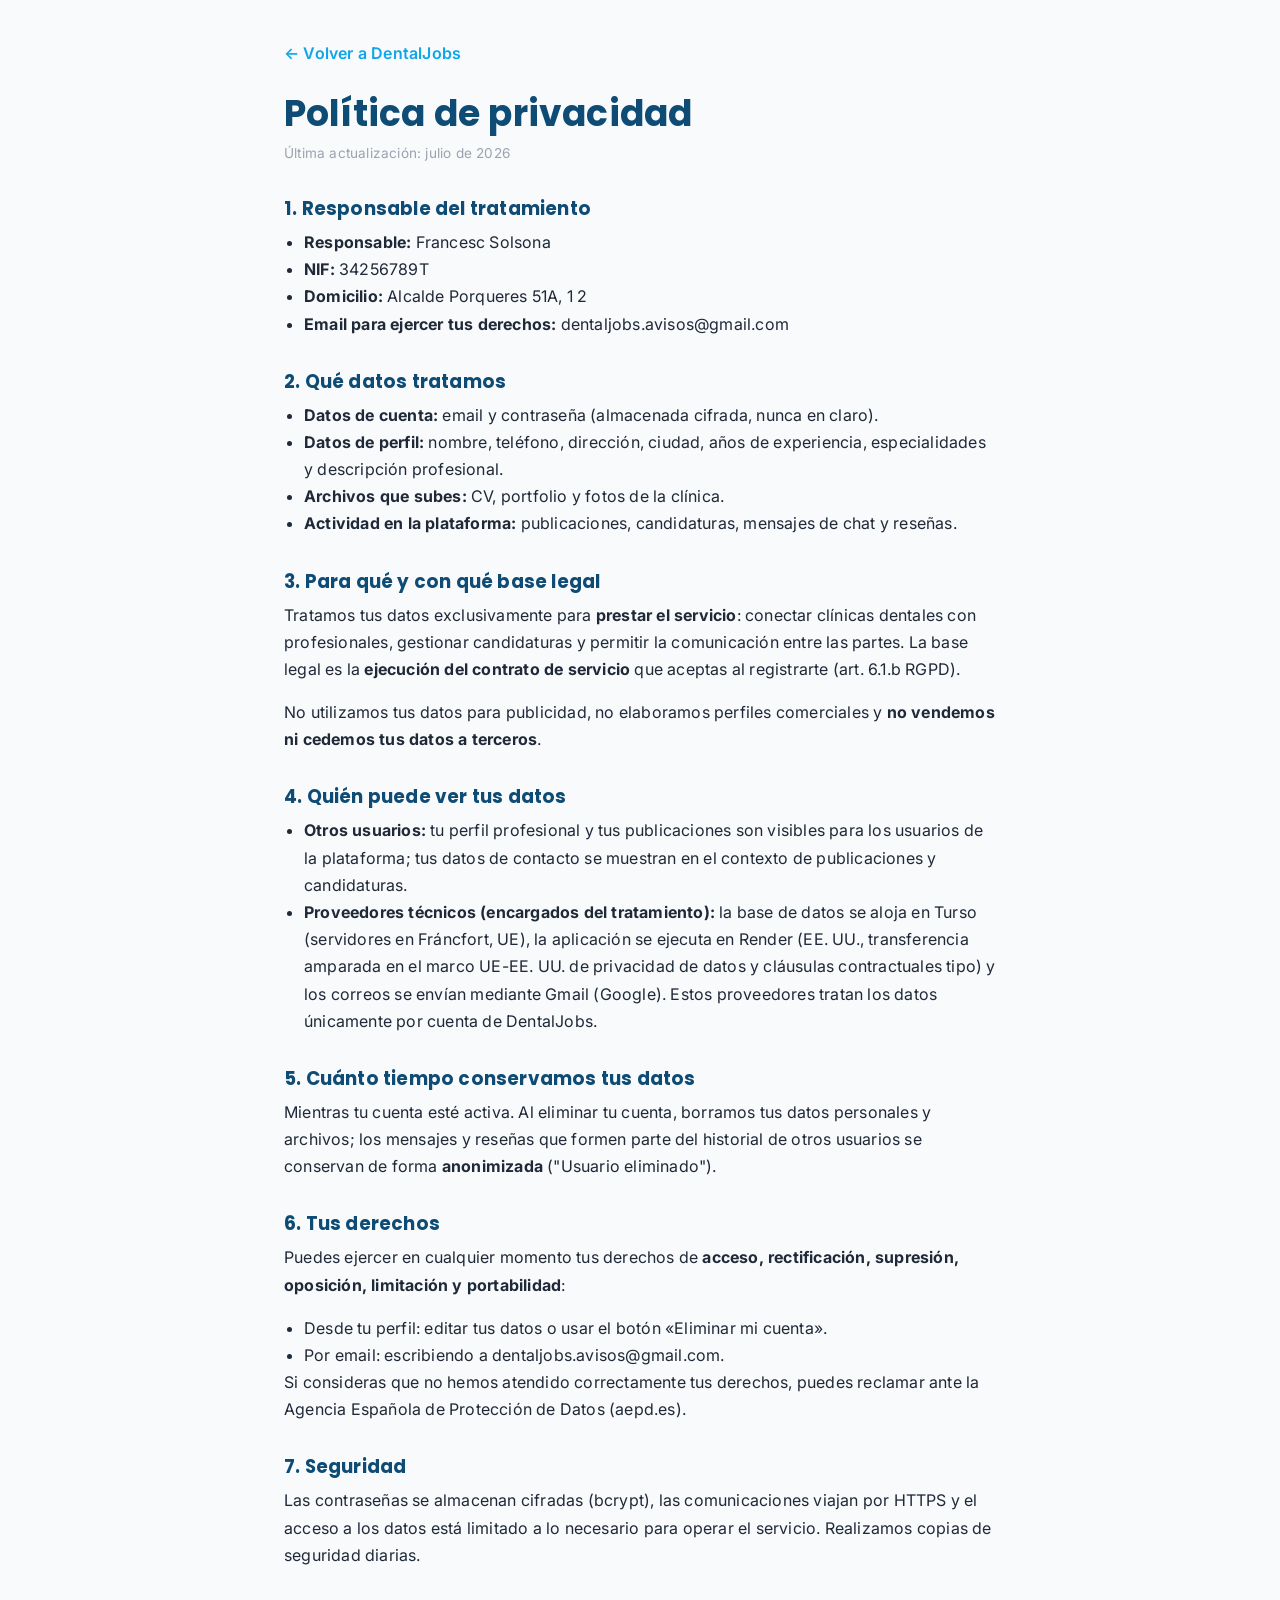
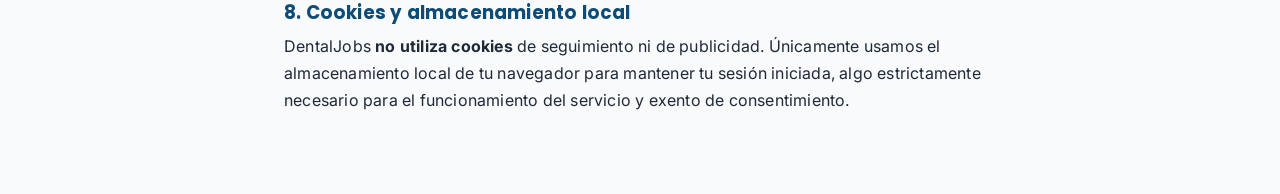
==== commit 7a92334f: "Sincronizar frontend desde el repo principal (e57aebd)" ====
--- a/privacidad.html
+++ b/privacidad.html
@@ -25,7 +25,7 @@
             <li><strong>Datos de cuenta:</strong> email y contraseña (almacenada cifrada, nunca en claro).</li>
             <li><strong>Datos de perfil:</strong> nombre, teléfono, dirección, ciudad, años de experiencia, especialidades y descripción profesional.</li>
             <li><strong>Archivos que subes:</strong> CV, portfolio y fotos de la clínica.</li>
-            <li><strong>Actividad en la plataforma:</strong> publicaciones, candidaturas, mensajes de chat, reseñas y favoritos.</li>
+            <li><strong>Actividad en la plataforma:</strong> publicaciones, candidaturas, mensajes de chat y reseñas.</li>
         </ul>
 
         <h2>3. Para qué y con qué base legal</h2>
--- a/style.css
+++ b/style.css
@@ -711,6 +711,10 @@
   border-top-color: #ef4444;
 }
 
+.card.type-colaboracion {
+  border-top-color: #7c3aed;
+}
+
 .card:hover {
   transform: translateY(-6px);
   box-shadow: 0 12px 30px rgba(0,0,0,0.12);
@@ -747,6 +751,11 @@
 .type-suplencia {
   background: rgba(239, 68, 68, 0.1);
   color: #ef4444;
+}
+
+.type-colaboracion {
+  background: rgba(124, 58, 237, 0.1);
+  color: #7c3aed;
 }
 
 .card h3 {
@@ -1044,6 +1053,7 @@
 
 .tabs {
   display: flex;
+  flex-wrap: wrap;
   gap: 0;
   margin-bottom: 1.5rem;
   border-bottom: 2px solid var(--gray-200);
@@ -1132,11 +1142,19 @@
 /* ============ ALERTS ============ */
 
 .alert {
+  position: fixed;
+  top: 0;
+  left: 0;
+  right: 0;
   padding: 1rem;
-  border-radius: 8px;
-  margin-bottom: 1rem;
+  border-radius: 0;
+  margin-bottom: 0;
   border-left: 4px solid;
   animation: slideUp 0.3s ease;
+  /* Por encima de cualquier modal (los modales llegan hasta 1100 en modal-encima):
+     si no, un aviso lanzado con un modal abierto (p. ej. un error de validación)
+     queda oculto detrás de su fondo y el usuario nunca lo ve. */
+  z-index: 2000;
 }
 
 .alert-success {
@@ -1926,6 +1944,24 @@
   color: #0ea5e9;
   font-size: 0.7rem;
   line-height: 1;
+}
+
+.notif-marcar-no-leida {
+  background: none;
+  border: 1px solid #cbd5e1;
+  color: #94a3b8;
+  cursor: pointer;
+  font-size: 0.7rem;
+  line-height: 1;
+  padding: 0.15rem 0.35rem;
+  border-radius: 999px;
+  flex-shrink: 0;
+}
+
+.notif-marcar-no-leida:hover {
+  color: #0ea5e9;
+  border-color: #0ea5e9;
+  background: #eff6ff;
 }
 
 .notif-cuerpo {
@@ -2190,31 +2226,6 @@
 }
 
 /* ============================================
-   Recordatorios
-============================================ */
-
-.recordatorios-banner {
-  display: flex;
-  justify-content: space-between;
-  align-items: center;
-  gap: 1rem;
-  flex-wrap: wrap;
-  background: #fffbeb;
-  border: 1px solid #fbbf24;
-  border-left: 4px solid #f59e0b;
-  border-radius: 8px;
-  padding: 1rem 1.25rem;
-  margin-bottom: 1.5rem;
-  color: #92400e;
-}
-
-.recordatorios-acciones {
-  display: flex;
-  gap: 0.5rem;
-  align-items: center;
-}
-
-/* ============================================
    Reseñas
 ============================================ */
 
@@ -2249,6 +2260,103 @@
   display: grid;
   grid-template-columns: repeat(auto-fill, minmax(140px, 1fr));
   gap: 0.75rem;
+}
+
+/* Fila de un archivo del Book que no es imagen (PDF, etc.): se pincha para verlo */
+.book-fichero {
+  display: flex;
+  align-items: center;
+  gap: 0.6rem;
+  margin-top: 0.6rem;
+  padding: 0.6rem 0.75rem;
+  border: 1px solid #e5e7eb;
+  border-radius: 8px;
+  cursor: pointer;
+  transition: background 0.15s, border-color 0.15s;
+}
+
+.book-fichero:hover {
+  background: #f8faff;
+  border-color: #0f4c75;
+}
+
+.book-fichero-icono { font-size: 1.4rem; line-height: 1; }
+.book-fichero-texto { flex: 1; min-width: 0; }
+.book-fichero-nombre {
+  display: block;
+  font-weight: 600;
+  font-size: 0.9rem;
+  white-space: nowrap;
+  overflow: hidden;
+  text-overflow: ellipsis;
+}
+.book-fichero-meta { color: #9ca3af; font-size: 0.8rem; }
+.book-fichero-ver { color: #0f4c75; font-weight: 600; font-size: 0.85rem; white-space: nowrap; }
+
+/* Visor a pantalla completa de un archivo del Book (imagen o PDF), por encima de los
+   modales. Con su barra de acciones (descargar y cerrar) arriba. */
+.visor-archivo {
+  position: fixed;
+  inset: 0;
+  z-index: 2000;
+  background: rgba(0, 0, 0, 0.85);
+  display: flex;
+  flex-direction: column;
+  padding: 1rem;
+}
+
+.visor-barra {
+  display: flex;
+  align-items: center;
+  justify-content: space-between;
+  gap: 1rem;
+  padding: 0.5rem 0.25rem 1rem;
+  color: white;
+}
+
+.visor-nombre {
+  font-weight: 600;
+  white-space: nowrap;
+  overflow: hidden;
+  text-overflow: ellipsis;
+  min-width: 0;
+}
+
+.visor-acciones {
+  display: flex;
+  gap: 0.5rem;
+  flex: 0 0 auto;
+}
+
+.visor-acciones .btn-primary { text-decoration: none; }
+
+.visor-contenido {
+  flex: 1;
+  min-height: 0;
+  display: flex;
+  align-items: center;
+  justify-content: center;
+  overflow: auto;
+}
+
+.visor-imagen {
+  max-width: 100%;
+  max-height: 100%;
+  object-fit: contain;
+}
+
+.visor-iframe {
+  width: 100%;
+  height: 100%;
+  border: none;
+  background: white;
+  border-radius: 6px;
+}
+
+.visor-sin-preview {
+  color: #e5e7eb;
+  text-align: center;
+  padding: 2rem;
 }
 
 .foto-item {
@@ -2390,8 +2498,14 @@
 
 .kanban-tarjeta-acciones {
   display: flex;
-  gap: 0.5rem;
+  flex-wrap: wrap;
+  gap: 0.4rem;
   margin-top: 0.6rem;
+}
+
+.kanban-tarjeta-acciones button {
+  flex: 0 1 auto;
+  white-space: nowrap;
 }
 
 /* ============================================
@@ -2560,6 +2674,40 @@
   font-size: 0.82rem;
   color: #6b7280;
   text-align: center;
+}
+
+/* ============================================
+   Selector de días de la semana + turno (Colaboración)
+   ============================================ */
+.dias-semana-widget {
+  border: 1px solid #e5e7eb;
+  border-radius: 10px;
+  padding: 0.75rem;
+  background: #fff;
+  max-width: 420px;
+}
+.dias-semana-fila {
+  display: flex;
+  align-items: center;
+  gap: 1rem;
+  padding: 0.45rem 0.2rem;
+  border-bottom: 1px solid #f1f5f9;
+}
+.dias-semana-fila:last-of-type { border-bottom: none; }
+.dias-semana-nombre {
+  flex: 0 0 5.5rem;
+  font-weight: 600;
+  color: #0f4c75;
+  font-size: 0.88rem;
+}
+.dias-semana-turno {
+  display: flex;
+  align-items: center;
+  gap: 0.35rem;
+  font-size: 0.85rem;
+  color: #374151;
+  cursor: pointer;
+  font-weight: normal;
 }
 
 /* ============================================
@@ -2612,3 +2760,32 @@
   background: #f8fafc;
   font-size: 0.85rem;
 }
+
+/* ============ TOOLTIPS (explicación de botones al pasar el ratón) ============
+   No se usa el atributo title nativo: su aparición depende del navegador (retraso
+   largo, no funciona en táctil, y las animaciones :hover con transform pueden
+   hacerlo parpadear). Este tooltip lo controla app.js con un único elemento
+   reutilizado, posicionado en fixed para no quedar recortado por modales con
+   overflow. */
+.app-tooltip {
+  position: fixed;
+  z-index: 9999;
+  background: #1f2937;
+  color: #fff;
+  padding: 0.45rem 0.75rem;
+  border-radius: 6px;
+  font-size: 0.78rem;
+  font-weight: 500;
+  line-height: 1.35;
+  max-width: 260px;
+  text-align: center;
+  pointer-events: none;
+  box-shadow: 0 6px 18px rgba(0, 0, 0, 0.22);
+  opacity: 0;
+  transform: translateY(4px);
+  transition: opacity 0.12s ease, transform 0.12s ease;
+}
+.app-tooltip.visible {
+  opacity: 1;
+  transform: translateY(0);
+}
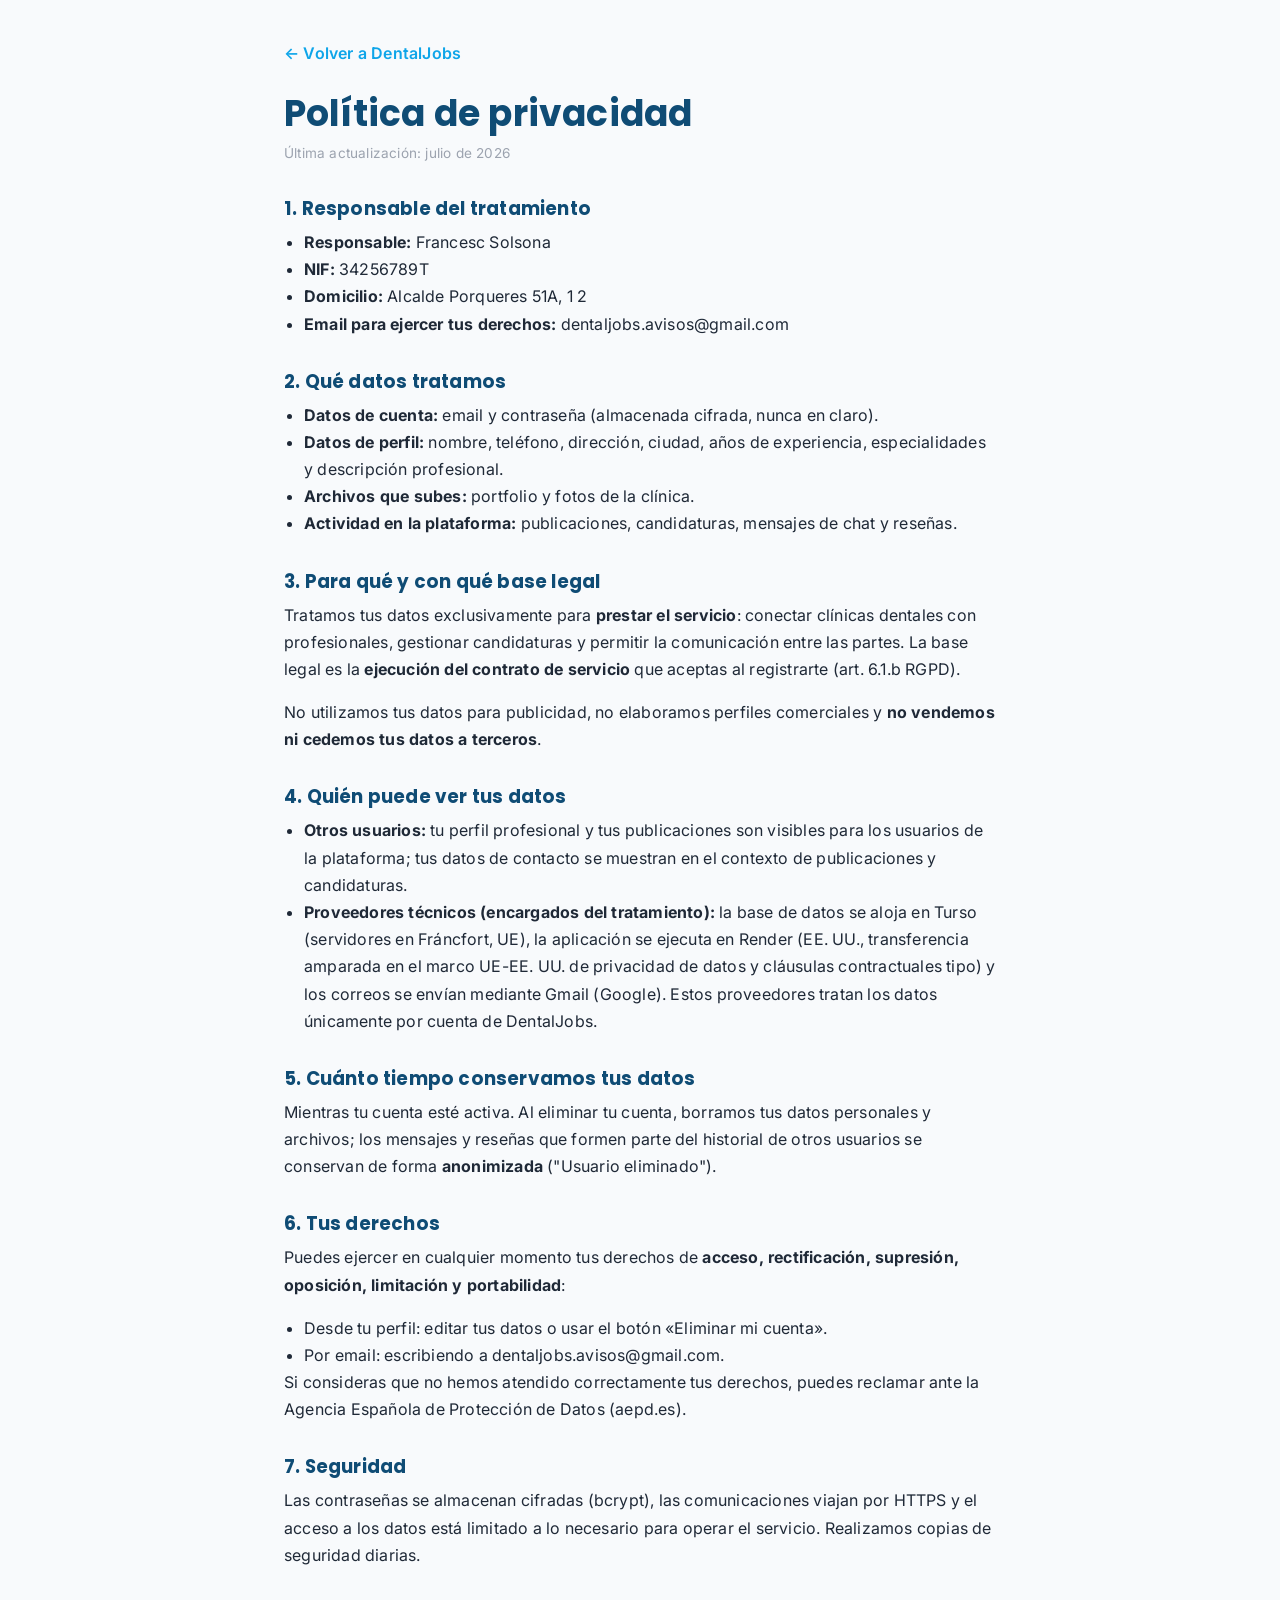
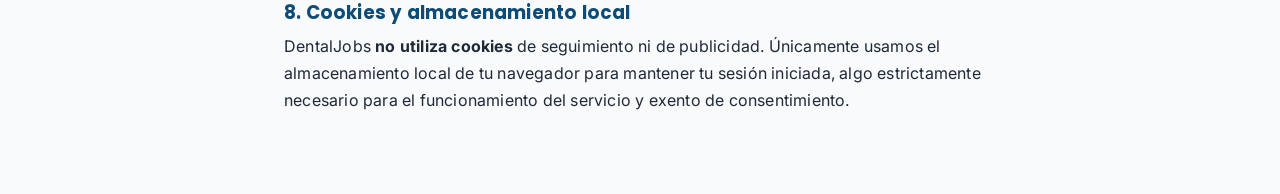
==== commit ca2bfbdc: "Sincronizar frontend desde el repo principal (663a6cb)" ====
--- a/privacidad.html
+++ b/privacidad.html
@@ -24,7 +24,7 @@
         <ul>
             <li><strong>Datos de cuenta:</strong> email y contraseña (almacenada cifrada, nunca en claro).</li>
             <li><strong>Datos de perfil:</strong> nombre, teléfono, dirección, ciudad, años de experiencia, especialidades y descripción profesional.</li>
-            <li><strong>Archivos que subes:</strong> CV, portfolio y fotos de la clínica.</li>
+            <li><strong>Archivos que subes:</strong> portfolio y fotos de la clínica.</li>
             <li><strong>Actividad en la plataforma:</strong> publicaciones, candidaturas, mensajes de chat y reseñas.</li>
         </ul>
 
--- a/style.css
+++ b/style.css
@@ -1032,6 +1032,29 @@
   font-size: 0.95rem;
 }
 
+.password-field {
+  position: relative;
+}
+
+.password-field input {
+  width: 100%;
+  padding-right: 2.6rem;
+}
+
+.password-toggle-btn {
+  position: absolute;
+  right: 0.4rem;
+  top: 50%;
+  transform: translateY(-50%);
+  background: none;
+  border: none;
+  cursor: pointer;
+  font-size: 1.05rem;
+  line-height: 1;
+  padding: 0.3rem 0.4rem;
+  color: var(--gray-600);
+}
+
 textarea {
   resize: vertical;
   min-height: 100px;
@@ -1139,40 +1162,41 @@
   color: var(--gray-500);
 }
 
-/* ============ ALERTS ============ */
-
-.alert {
-  position: fixed;
-  top: 0;
-  left: 0;
-  right: 0;
-  padding: 1rem;
-  border-radius: 0;
-  margin-bottom: 0;
-  border-left: 4px solid;
-  animation: slideUp 0.3s ease;
-  /* Por encima de cualquier modal (los modales llegan hasta 1100 en modal-encima):
-     si no, un aviso lanzado con un modal abierto (p. ej. un error de validación)
-     queda oculto detrás de su fondo y el usuario nunca lo ve. */
-  z-index: 2000;
-}
-
-.alert-success {
-  background: #d4edda;
+/* ============ ALERTAS (modal) ============ */
+
+/* Por encima de cualquier otro modal (llegan hasta 1100 en modal-encima): si no, un
+   aviso lanzado con un modal abierto (p. ej. un error de validación al publicar)
+   quedaría oculto detrás de su fondo y el usuario nunca lo vería. */
+#modalAlerta.active {
+  z-index: 2000 !important;
+}
+
+.modal-alerta {
+  border-top: 4px solid;
+}
+
+.modal-alerta-success {
+  border-top-color: #28a745;
+}
+
+.modal-alerta-success #alertaTitulo {
   color: #155724;
-  border-left-color: #28a745;
-}
-
-.alert-error {
-  background: #f8d7da;
+}
+
+.modal-alerta-error {
+  border-top-color: #dc3545;
+}
+
+.modal-alerta-error #alertaTitulo {
   color: #721c24;
-  border-left-color: #dc3545;
-}
-
-.alert-info {
-  background: #d1ecf1;
+}
+
+.modal-alerta-info {
+  border-top-color: #17a2b8;
+}
+
+.modal-alerta-info #alertaTitulo {
   color: #0c5460;
-  border-left-color: #17a2b8;
 }
 
 /* ============ USER INFO ============ */
@@ -2029,6 +2053,14 @@
   opacity: 0.7;
   margin-top: 0.3rem;
   text-align: right;
+}
+
+.chat-burbuja-remitente {
+  display: block;
+  font-size: 0.75rem;
+  font-weight: 600;
+  color: #0f4c75;
+  margin-bottom: 0.2rem;
 }
 
 .chat-ticks {
@@ -2789,3 +2821,149 @@
   opacity: 1;
   transform: translateY(0);
 }
+
+
+/* ===========================
+   Mapa de clínicas y dentistas (mapa.js)
+=========================== */
+
+/* Con el mapa abierto se esconden los filtros del listado (el mapa trae los suyos) */
+#filtros.mapa-activo #filterRow { display: none !important; }
+
+.mapa-modos {
+  display: flex;
+  gap: 0;
+  margin-bottom: 1rem;
+  background: var(--gray-100);
+  border-radius: 8px;
+  padding: 0.4rem;
+}
+
+.mapa-modos button {
+  flex: 1;
+  padding: 0.7rem 1.2rem;
+  background: transparent;
+  border: none;
+  color: var(--gray-700);
+  cursor: pointer;
+  font-weight: 600;
+  border-radius: 6px;
+  transition: all 0.2s ease;
+  font-size: 0.95rem;
+}
+
+.mapa-modos button.active {
+  background: var(--white);
+  color: var(--primary);
+  box-shadow: 0 2px 8px rgba(15, 76, 117, 0.15);
+}
+
+.mapa-filtros {
+  display: grid;
+  grid-template-columns: repeat(auto-fit, minmax(170px, 1fr));
+  gap: 1rem;
+  margin-bottom: 1rem;
+}
+
+.mapa-resumen {
+  font-weight: 600;
+  color: var(--gray-700);
+  margin-bottom: 0.6rem;
+  min-height: 1.4em;
+}
+
+.mapa-lienzo {
+  height: 520px;
+  border-radius: 12px;
+  border: 1px solid var(--gray-200);
+  overflow: hidden;
+  background: var(--gray-100);
+  z-index: 0;
+}
+
+.mapa-leyenda {
+  display: flex;
+  flex-wrap: wrap;
+  gap: 0.4rem 1.2rem;
+  margin-top: 0.7rem;
+  font-size: 0.85rem;
+  color: var(--gray-600);
+}
+
+.mapa-chip {
+  display: inline-block;
+  width: 12px;
+  height: 12px;
+  border-radius: 50%;
+  margin-right: 0.3rem;
+  vertical-align: -1px;
+}
+.mapa-chip-registrada { background: var(--primary); }
+.mapa-chip-oferta { background: var(--success); }
+.mapa-chip-zona { background: var(--secondary); }
+
+/* Marcadores propios (divIcon): nada de las chinchetas ni POI de otros mapas */
+.mapa-pin-wrap { background: none; border: none; }
+
+.mapa-pin {
+  width: 34px;
+  height: 34px;
+  border-radius: 50% 50% 50% 0;
+  transform: rotate(-45deg);
+  display: flex;
+  align-items: center;
+  justify-content: center;
+  border: 2px solid var(--white);
+  box-shadow: 0 2px 6px rgba(15, 23, 42, 0.35);
+  color: var(--white);
+  font-weight: 700;
+  font-size: 0.85rem;
+}
+.mapa-pin span { transform: rotate(45deg); }
+.mapa-pin-registrada { background: var(--primary); }
+.mapa-pin-oferta { background: var(--success); }
+
+.mapa-zona {
+  display: flex;
+  align-items: center;
+  justify-content: center;
+  height: 30px;
+  min-width: 56px;
+  padding: 0 0.6rem;
+  border-radius: 15px;
+  background: var(--secondary);
+  color: var(--white);
+  border: 2px solid var(--white);
+  box-shadow: 0 2px 6px rgba(15, 23, 42, 0.35);
+  font-weight: 700;
+  font-size: 0.85rem;
+  white-space: nowrap;
+}
+
+.mapa-popup { font-family: var(--font-body); min-width: 200px; }
+.mapa-popup h4 { margin: 0 0 0.4rem; color: var(--dark); font-size: 1rem; font-family: var(--font-heading); }
+.mapa-popup h5 { margin: 0.6rem 0 0.2rem; font-size: 0.75rem; text-transform: uppercase; letter-spacing: 0.5px; color: var(--gray-500); }
+.mapa-popup p { margin: 0.25rem 0; font-size: 0.9rem; color: var(--gray-700); }
+.mapa-popup-oferta { color: var(--success); }
+.mapa-popup-suave { color: var(--gray-500); font-size: 0.82rem; }
+.mapa-popup-lista { list-style: none; margin: 0; padding: 0; font-size: 0.9rem; }
+.mapa-popup-lista li { display: flex; justify-content: space-between; gap: 1rem; padding: 0.1rem 0; }
+.mapa-popup-acciones { display: flex; flex-wrap: wrap; gap: 0.5rem; margin-top: 0.7rem; }
+.mapa-popup-acciones .btn-small { text-decoration: none; display: inline-block; text-align: center; cursor: pointer; }
+
+.mapa-filtros .filter-group { min-width: 0; }
+.mapa-filtros select, .mapa-filtros input { width: 100%; min-width: 0; box-sizing: border-box; }
+
+@media (max-width: 767px) {
+  .mapa-lienzo { height: 62vh; min-height: 360px; }
+  .mapa-filtros { grid-template-columns: repeat(2, 1fr); gap: 0.7rem; }
+  .mapa-modos button { padding: 0.6rem 0.5rem; font-size: 0.9rem; }
+}
+
+/* Dentistas y ofertas dentro de los popups del mapa */
+.mapa-popup-dentistas { max-height: 300px; overflow-y: auto; margin: 0 -0.3rem; padding: 0 0.3rem; }
+.mapa-dentista { padding: 0.6rem 0; border-top: 1px solid var(--gray-200); }
+.mapa-dentista:first-child { border-top: none; padding-top: 0; }
+.mapa-dentista-esp { font-size: 0.85rem; color: var(--gray-700); margin: 0.15rem 0; }
+.mapa-chips { display: flex; flex-wrap: wrap; gap: 0.3rem; margin: 0.3rem 0; }
+.mapa-chip-tipo { background: var(--gray-100); color: var(--gray-700); border-radius: 999px; padding: 0.15rem 0.55rem; font-size: 0.78rem; white-space: nowrap; }
